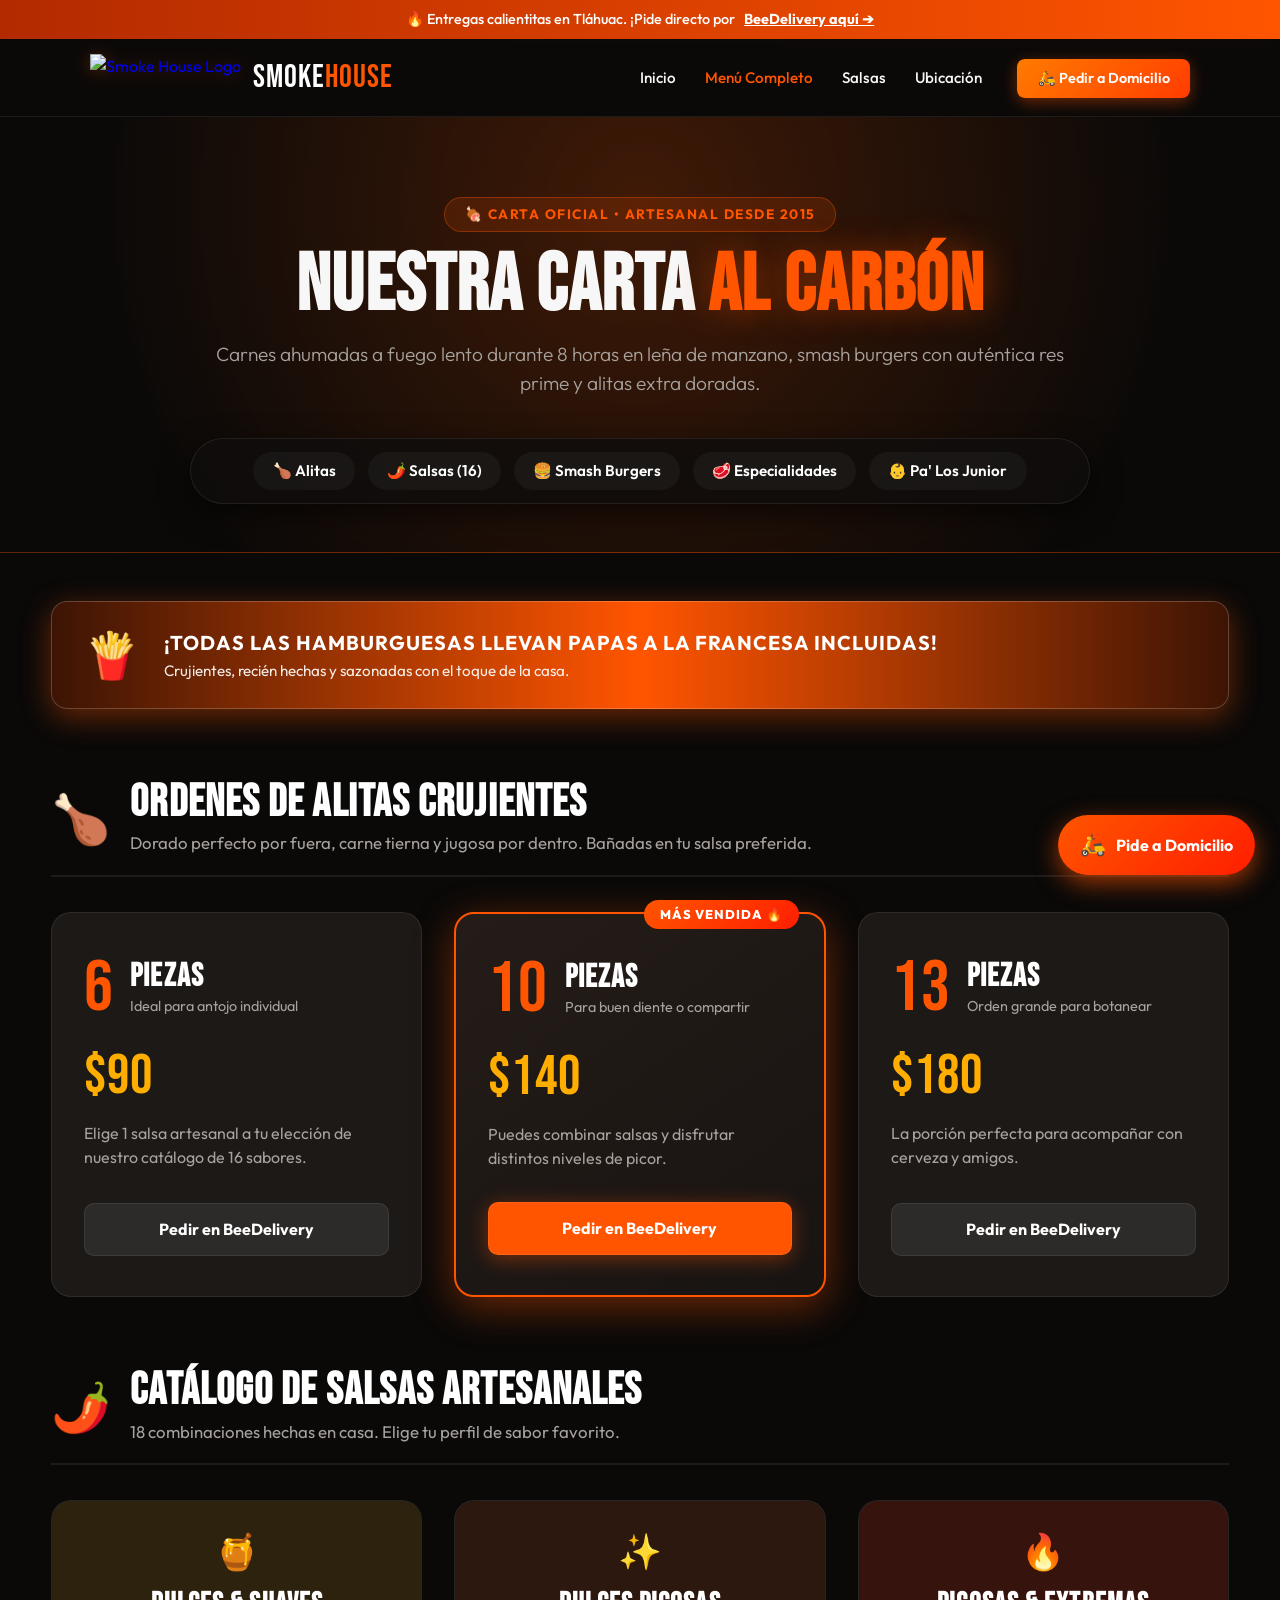
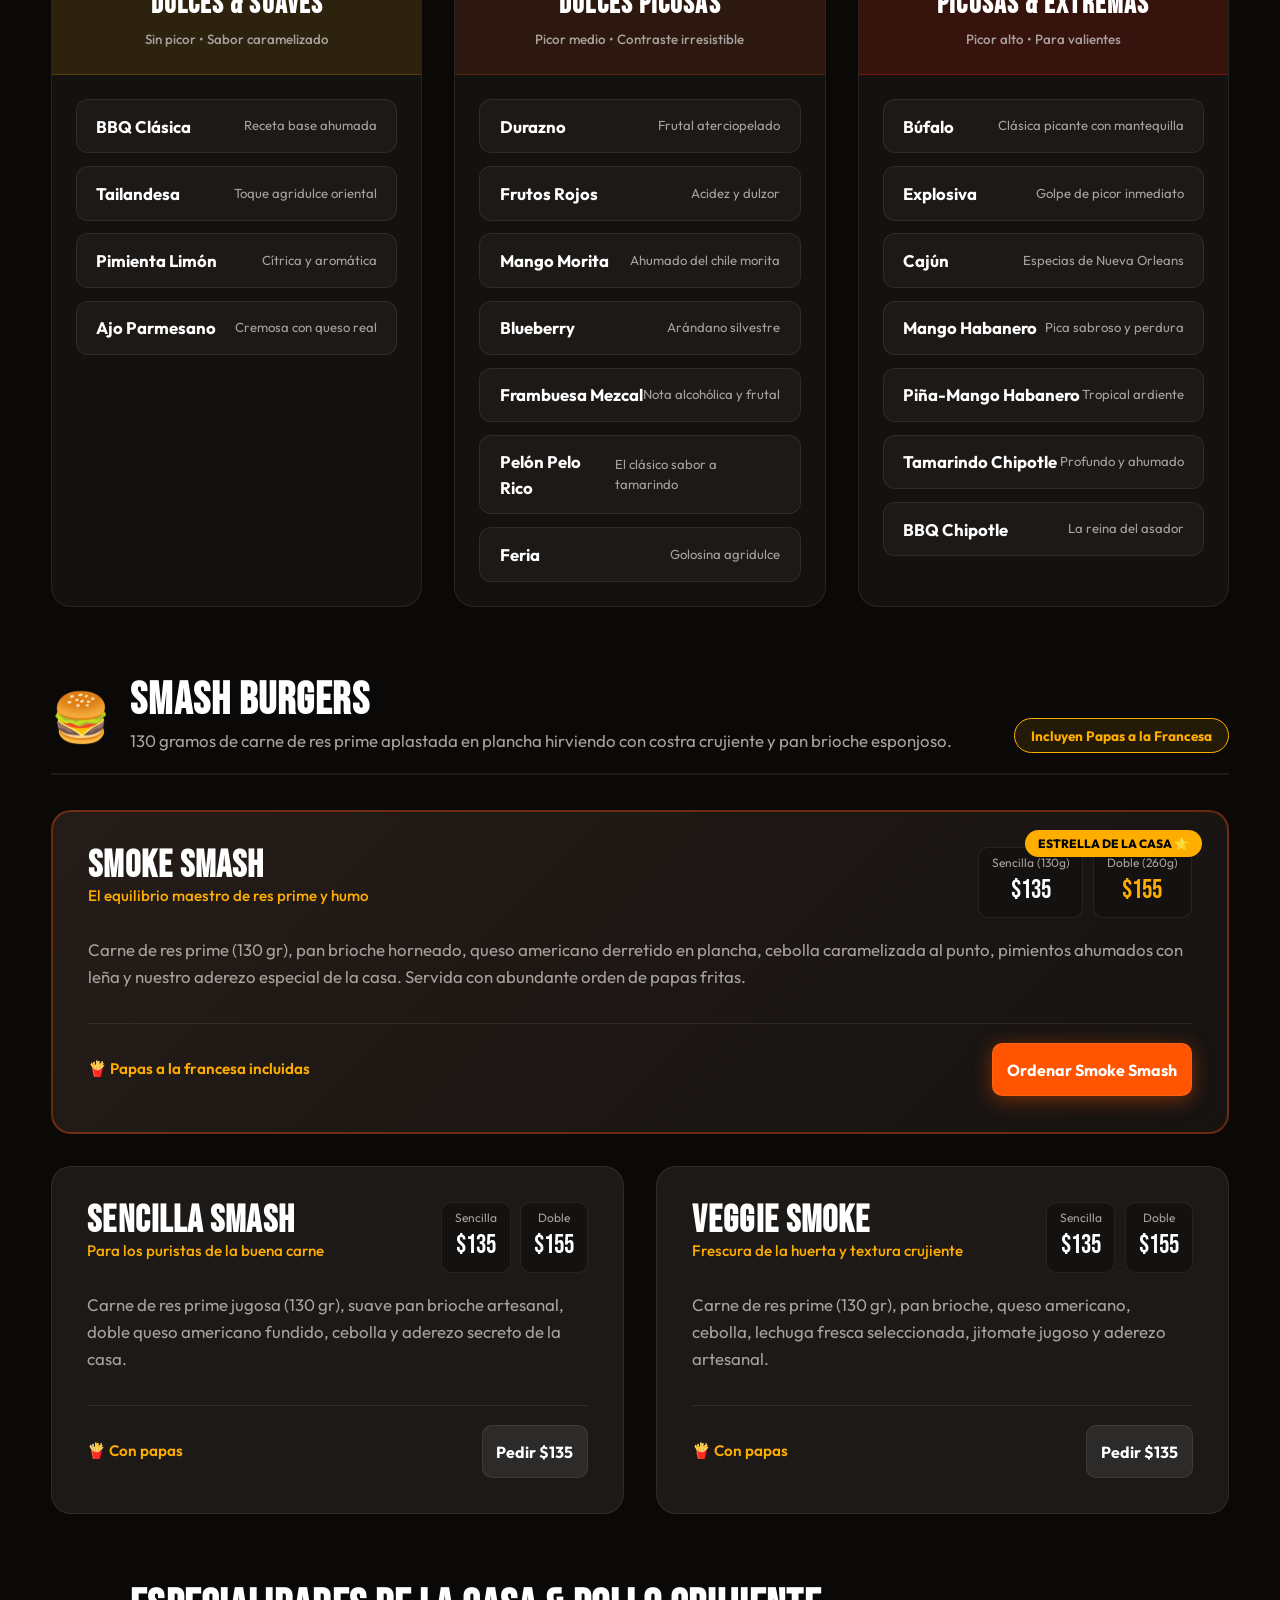
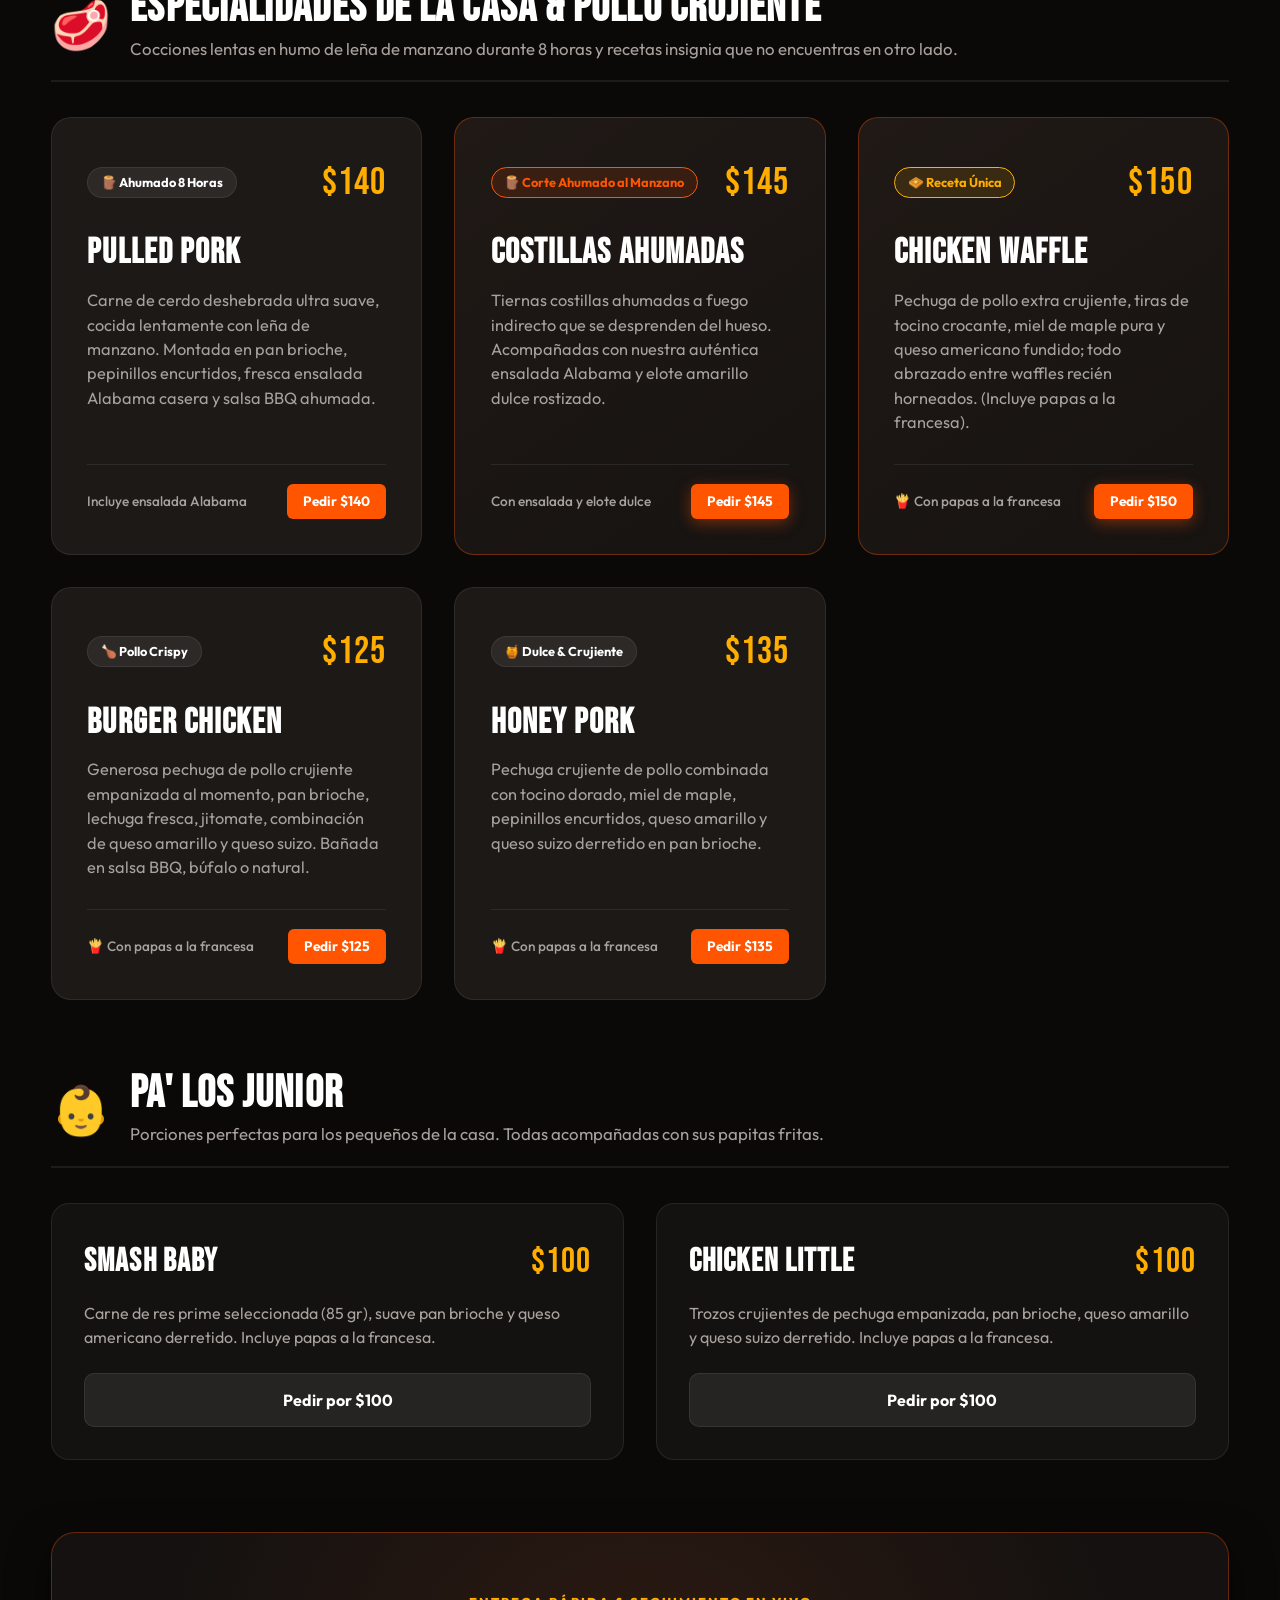
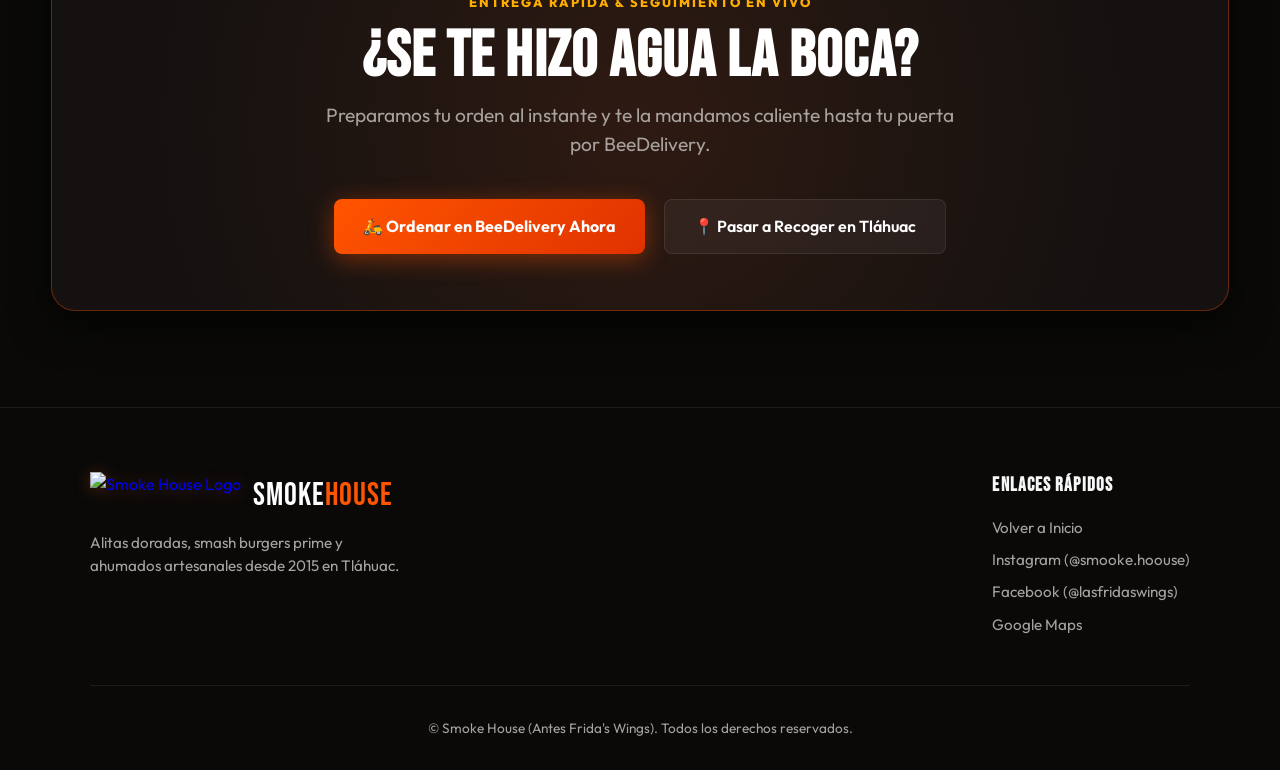
==== menu.html @ 36313dc4 "Add files via upload" ====
<!DOCTYPE html>
<html lang="es">
<head>
  <meta charset="UTF-8">
  <meta name="viewport" content="width=device-width, initial-scale=1.0">
  <title>Menú Digital & Precios | Smoke House BBQ</title>
  <link rel="stylesheet" href="styles.css">
  <link rel="preconnect" href="https://fonts.googleapis.com">
  <link rel="preconnect" href="https://fonts.gstatic.com" crossorigin>
  <link href="https://fonts.googleapis.com/css2?family=Bebas+Neue&family=Outfit:wght@300;400;500;600;700;800&display=swap" rel="stylesheet">
</head>
<body class="menu-page-body">

  <!-- Cintillo Superior -->
  <div class="top-banner">
    <span>🔥 Entregas calientitas en Tláhuac. ¡Pide directo por </span>
    <a href="https://beedelivery.mx/restaurant/fridas-wings" target="_blank" rel="noopener noreferrer">BeeDelivery aquí ➔</a>
  </div>

  <!-- Navbar -->
  <nav class="navbar">
    <a href="index.html" class="logo-container">
      <img src="assets/recgraf/logo-smokehouse.png" alt="Smoke House Logo" class="site-logo">
      <span class="logo-text">SMOKE<span>HOUSE</span></span>
    </a>
    
    <div class="nav-menu" id="navMenu">
      <ul class="nav-links">
        <li><a href="index.html">Inicio</a></li>
        <li><a href="menu.html" class="active-link">Menú Completo</a></li>
        <li><a href="index.html#sabores">Salsas</a></li>
        <li><a href="index.html#ubicacion">Ubicación</a></li>
      </ul>
      <div class="nav-actions">
        <a href="https://beedelivery.mx/restaurant/fridas-wings" target="_blank" rel="noopener noreferrer" class="btn-delivery">
          🛵 Pedir a Domicilio
        </a>
      </div>
    </div>

    <button class="nav-toggle" id="navToggle" aria-label="Abrir menú">
      <span></span>
      <span></span>
      <span></span>
    </button>
  </nav>

  <!-- Hero del Menú -->
  <header class="menu-dynamic-hero">
    <div class="menu-hero-overlay"></div>
    <div class="menu-hero-inner">
      <div class="hero-badge-pill">🍖 CARTA OFICIAL • ARTESANAL DESDE 2015</div>
      <h1>NUESTRA CARTA <span>AL CARBÓN</span></h1>
      <p>Carnes ahumadas a fuego lento durante 8 horas en leña de manzano, smash burgers con auténtica res prime y alitas extra doradas.</p>
      
      <!-- Barra Rápida de Navegación del Menú (Sticky bar) -->
      <div class="menu-quick-nav">
        <a href="#sec-alitas" class="quick-nav-item">🍗 Alitas</a>
        <a href="#sec-salsas" class="quick-nav-item">🌶️ Salsas (16)</a>
        <a href="#sec-smash" class="quick-nav-item">🍔 Smash Burgers</a>
        <a href="#sec-especialidad" class="quick-nav-item">🥩 Especialidades</a>
        <a href="#sec-junior" class="quick-nav-item">👶 Pa' Los Junior</a>
      </div>
    </div>
  </header>

  <!-- Contenedor Principal Full-Width -->
  <main class="menu-fullwidth-wrapper">

    <!-- AVISO DE PAPAS GRATIS -->
    <div class="free-fries-banner">
      <div class="banner-icon">🍟</div>
      <div class="banner-text">
        <strong>¡TODAS LAS HAMBURGUESAS LLEVAN PAPAS A LA FRANCESA INCLUIDAS!</strong>
        <span>Crujientes, recién hechas y sazonadas con el toque de la casa.</span>
      </div>
    </div>

    <!-- 1. SECCIÓN ALITAS -->
    <section id="sec-alitas" class="menu-food-section">
      <div class="category-title-bar">
        <div class="title-with-icon">
          <span class="fire-title-icon">🍗</span>
          <div>
            <h2>ORDENES DE ALITAS CRUJIENTES</h2>
            <p>Dorado perfecto por fuera, carne tierna y jugosa por dentro. Bañadas en tu salsa preferida.</p>
          </div>
        </div>
        <span class="category-tag-badge">Fritas al Momento</span>
      </div>

      <div class="wings-pricing-grid">
        <!-- 6 Piezas -->
        <div class="wing-card">
          <div class="wing-card-header">
            <span class="wing-qty">6</span>
            <div class="wing-meta">
              <h3>PIEZAS</h3>
              <small>Ideal para antojo individual</small>
            </div>
          </div>
          <div class="wing-price">$90</div>
          <p class="wing-desc">Elige 1 salsa artesanal a tu elección de nuestro catálogo de 16 sabores.</p>
          <a href="https://beedelivery.mx/restaurant/fridas-wings" target="_blank" rel="noopener noreferrer" class="btn-order-card">Pedir en BeeDelivery</a>
        </div>

        <!-- 10 Piezas (Destacada) -->
        <div class="wing-card wing-featured">
          <div class="ribbon-popular">MÁS VENDIDA 🔥</div>
          <div class="wing-card-header">
            <span class="wing-qty">10</span>
            <div class="wing-meta">
              <h3>PIEZAS</h3>
              <small>Para buen diente o compartir</small>
            </div>
          </div>
          <div class="wing-price">$140</div>
          <p class="wing-desc">Puedes combinar salsas y disfrutar distintos niveles de picor.</p>
          <a href="https://beedelivery.mx/restaurant/fridas-wings" target="_blank" rel="noopener noreferrer" class="btn-order-card highlight">Pedir en BeeDelivery</a>
        </div>

        <!-- 13 Piezas -->
        <div class="wing-card">
          <div class="wing-card-header">
            <span class="wing-qty">13</span>
            <div class="wing-meta">
              <h3>PIEZAS</h3>
              <small>Orden grande para botanear</small>
            </div>
          </div>
          <div class="wing-price">$180</div>
          <p class="wing-desc">La porción perfecta para acompañar con cerveza y amigos.</p>
          <a href="https://beedelivery.mx/restaurant/fridas-wings" target="_blank" rel="noopener noreferrer" class="btn-order-card">Pedir en BeeDelivery</a>
        </div>
      </div>
    </section>

    <!-- 2. SECCIÓN SALSAS (MURO VISUAL LLAMATIVO) -->
    <section id="sec-salsas" class="menu-food-section sauce-wall-section">
      <div class="category-title-bar">
        <div class="title-with-icon">
          <span class="fire-title-icon">🌶️</span>
          <div>
            <h2>CATÁLOGO DE SALSAS ARTESANALES</h2>
            <p>18 combinaciones hechas en casa. Elige tu perfil de sabor favorito.</p>
          </div>
        </div>
      </div>

      <div class="sauces-super-grid">
        <!-- Columna Dulces -->
        <div class="sauce-col">
          <div class="sauce-col-head sweetness">
            <span>🍯</span>
            <h3>DULCES & SUAVES</h3>
            <small>Sin picor • Sabor caramelizado</small>
          </div>
          <div class="sauce-items-box">
            <div class="sauce-pill-item">
              <span class="s-name">BBQ Clásica</span>
              <span class="s-note">Receta base ahumada</span>
            </div>
            <div class="sauce-pill-item">
              <span class="s-name">Tailandesa</span>
              <span class="s-note">Toque agridulce oriental</span>
            </div>
            <div class="sauce-pill-item">
              <span class="s-name">Pimienta Limón</span>
              <span class="s-note">Cítrica y aromática</span>
            </div>
            <div class="sauce-pill-item">
              <span class="s-name">Ajo Parmesano</span>
              <span class="s-note">Cremosa con queso real</span>
            </div>
          </div>
        </div>

        <!-- Columna Dulces Picosas -->
        <div class="sauce-col">
          <div class="sauce-col-head medium-heat">
            <span>✨</span>
            <h3>DULCES PICOSAS</h3>
            <small>Picor medio • Contraste irresistible</small>
          </div>
          <div class="sauce-items-box">
            <div class="sauce-pill-item">
              <span class="s-name">Durazno</span>
              <span class="s-note">Frutal aterciopelado</span>
            </div>
            <div class="sauce-pill-item">
              <span class="s-name">Frutos Rojos</span>
              <span class="s-note">Acidez y dulzor</span>
            </div>
            <div class="sauce-pill-item">
              <span class="s-name">Mango Morita</span>
              <span class="s-note">Ahumado del chile morita</span>
            </div>
            <div class="sauce-pill-item">
              <span class="s-name">Blueberry</span>
              <span class="s-note">Arándano silvestre</span>
            </div>
            <div class="sauce-pill-item">
              <span class="s-name">Frambuesa Mezcal</span>
              <span class="s-note">Nota alcohólica y frutal</span>
            </div>
            <div class="sauce-pill-item">
              <span class="s-name">Pelón Pelo Rico</span>
              <span class="s-note">El clásico sabor a tamarindo</span>
            </div>
            <div class="sauce-pill-item">
              <span class="s-name">Feria</span>
              <span class="s-note">Golosina agridulce</span>
            </div>
          </div>
        </div>

        <!-- Columna Picosas Extremas -->
        <div class="sauce-col">
          <div class="sauce-col-head high-heat">
            <span>🔥</span>
            <h3>PICOSAS & EXTREMAS</h3>
            <small>Picor alto • Para valientes</small>
          </div>
          <div class="sauce-items-box">
            <div class="sauce-pill-item hot-pill">
              <span class="s-name">Búfalo</span>
              <span class="s-note">Clásica picante con mantequilla</span>
            </div>
            <div class="sauce-pill-item hot-pill">
              <span class="s-name">Explosiva</span>
              <span class="s-note">Golpe de picor inmediato</span>
            </div>
            <div class="sauce-pill-item hot-pill">
              <span class="s-name">Cajún</span>
              <span class="s-note">Especias de Nueva Orleans</span>
            </div>
            <div class="sauce-pill-item hot-pill">
              <span class="s-name">Mango Habanero</span>
              <span class="s-note">Pica sabroso y perdura</span>
            </div>
            <div class="sauce-pill-item hot-pill">
              <span class="s-name">Piña-Mango Habanero</span>
              <span class="s-note">Tropical ardiente</span>
            </div>
            <div class="sauce-pill-item hot-pill">
              <span class="s-name">Tamarindo Chipotle</span>
              <span class="s-note">Profundo y ahumado</span>
            </div>
            <div class="sauce-pill-item hot-pill">
              <span class="s-name">BBQ Chipotle</span>
              <span class="s-note">La reina del asador</span>
            </div>
          </div>
        </div>
      </div>
    </section>

    <!-- 3. SECCIÓN SMASH BURGERS -->
    <section id="sec-smash" class="menu-food-section">
      <div class="category-title-bar">
        <div class="title-with-icon">
          <span class="fire-title-icon">🍔</span>
          <div>
            <h2>SMASH BURGERS</h2>
            <p>130 gramos de carne de res prime aplastada en plancha hirviendo con costra crujiente y pan brioche esponjoso.</p>
          </div>
        </div>
        <span class="category-tag-badge gold">Incluyen Papas a la Francesa</span>
      </div>

      <div class="dishes-bento-grid">
        
        <!-- Smoke Smash (Destacada Grande) -->
        <article class="bento-card bento-hero-card">
          <div class="bento-badge">ESTRELLA DE LA CASA ⭐</div>
          <div class="bento-header">
            <div>
              <h3>Smoke Smash</h3>
              <p class="bento-tagline">El equilibrio maestro de res prime y humo</p>
            </div>
            <div class="price-combo">
              <div class="price-bubble"><small>Sencilla (130g)</small><span>$135</span></div>
              <div class="price-bubble highlight"><small>Doble (260g)</small><span>$155</span></div>
            </div>
          </div>
          <p class="bento-ingredients">
            Carne de res prime (130 gr), pan brioche horneado, queso americano derretido en plancha, cebolla caramelizada al punto, pimientos ahumados con leña y nuestro aderezo especial de la casa. Servida con abundante orden de papas fritas.
          </p>
          <div class="bento-action">
            <span class="fries-inc">🍟 Papas a la francesa incluidas</span>
            <a href="https://beedelivery.mx/restaurant/fridas-wings" target="_blank" rel="noopener noreferrer" class="btn-order-card highlight">Ordenar Smoke Smash</a>
          </div>
        </article>

        <!-- Sencilla Smash -->
        <article class="bento-card">
          <div class="bento-header">
            <div>
              <h3>Sencilla Smash</h3>
              <p class="bento-tagline">Para los puristas de la buena carne</p>
            </div>
            <div class="price-combo">
              <div class="price-bubble"><small>Sencilla</small><span>$135</span></div>
              <div class="price-bubble"><small>Doble</small><span>$155</span></div>
            </div>
          </div>
          <p class="bento-ingredients">
            Carne de res prime jugosa (130 gr), suave pan brioche artesanal, doble queso americano fundido, cebolla y aderezo secreto de la casa.
          </p>
          <div class="bento-action">
            <span class="fries-inc">🍟 Con papas</span>
            <a href="https://beedelivery.mx/restaurant/fridas-wings" target="_blank" rel="noopener noreferrer" class="btn-order-card">Pedir $135</a>
          </div>
        </article>

        <!-- Veggie Smoke -->
        <article class="bento-card">
          <div class="bento-header">
            <div>
              <h3>Veggie Smoke</h3>
              <p class="bento-tagline">Frescura de la huerta y textura crujiente</p>
            </div>
            <div class="price-combo">
              <div class="price-bubble"><small>Sencilla</small><span>$135</span></div>
              <div class="price-bubble"><small>Doble</small><span>$155</span></div>
            </div>
          </div>
          <p class="bento-ingredients">
            Carne de res prime (130 gr), pan brioche, queso americano, cebolla, lechuga fresca seleccionada, jitomate jugoso y aderezo artesanal.
          </p>
          <div class="bento-action">
            <span class="fries-inc">🍟 Con papas</span>
            <a href="https://beedelivery.mx/restaurant/fridas-wings" target="_blank" rel="noopener noreferrer" class="btn-order-card">Pedir $135</a>
          </div>
        </article>

      </div>
    </section>

    <!-- 4. SECCIÓN ESPECIALIDADES AHUMADAS -->
    <section id="sec-especialidad" class="menu-food-section">
      <div class="category-title-bar">
        <div class="title-with-icon">
          <span class="fire-title-icon">🥩</span>
          <div>
            <h2>ESPECIALIDADES DE LA CASA & POLLO CRUJIENTE</h2>
            <p>Cocciones lentas en humo de leña de manzano durante 8 horas y recetas insignia que no encuentras en otro lado.</p>
          </div>
        </div>
      </div>

      <div class="specialties-fullgrid">
        
        <!-- Pulled Pork -->
        <article class="special-card">
          <div class="special-top">
            <div class="smoke-time-tag">🪵 Ahumado 8 Horas</div>
            <span class="special-price">$140</span>
          </div>
          <h3>PULLED PORK</h3>
          <p class="special-desc">
            Carne de cerdo deshebrada ultra suave, cocida lentamente con leña de manzano. Montada en pan brioche, pepinillos encurtidos, fresca ensalada Alabama casera y salsa BBQ ahumada.
          </p>
          <div class="card-bottom-link">
            <span class="side-note">Incluye ensalada Alabama</span>
            <a href="https://beedelivery.mx/restaurant/fridas-wings" target="_blank" rel="noopener noreferrer" class="btn-sm">Pedir $140</a>
          </div>
        </article>

        <!-- Costillas Ahumadas -->
        <article class="special-card special-highlighted">
          <div class="special-top">
            <div class="smoke-time-tag fire">🪵 Corte Ahumado al Manzano</div>
            <span class="special-price">$145</span>
          </div>
          <h3>COSTILLAS AHUMADAS</h3>
          <p class="special-desc">
            Tiernas costillas ahumadas a fuego indirecto que se desprenden del hueso. Acompañadas con nuestra auténtica ensalada Alabama y elote amarillo dulce rostizado.
          </p>
          <div class="card-bottom-link">
            <span class="side-note">Con ensalada y elote dulce</span>
            <a href="https://beedelivery.mx/restaurant/fridas-wings" target="_blank" rel="noopener noreferrer" class="btn-sm highlight">Pedir $145</a>
          </div>
        </article>

        <!-- Chicken Waffle -->
        <article class="special-card special-highlighted">
          <div class="special-top">
            <div class="smoke-time-tag gold">🧇 Receta Única</div>
            <span class="special-price">$150</span>
          </div>
          <h3>CHICKEN WAFFLE</h3>
          <p class="special-desc">
            Pechuga de pollo extra crujiente, tiras de tocino crocante, miel de maple pura y queso americano fundido; todo abrazado entre waffles recién horneados. (Incluye papas a la francesa).
          </p>
          <div class="card-bottom-link">
            <span class="side-note">🍟 Con papas a la francesa</span>
            <a href="https://beedelivery.mx/restaurant/fridas-wings" target="_blank" rel="noopener noreferrer" class="btn-sm highlight">Pedir $150</a>
          </div>
        </article>

        <!-- Burger Chicken -->
        <article class="special-card">
          <div class="special-top">
            <div class="smoke-time-tag">🍗 Pollo Crispy</div>
            <span class="special-price">$125</span>
          </div>
          <h3>BURGER CHICKEN</h3>
          <p class="special-desc">
            Generosa pechuga de pollo crujiente empanizada al momento, pan brioche, lechuga fresca, jitomate, combinación de queso amarillo y queso suizo. Bañada en salsa BBQ, búfalo o natural.
          </p>
          <div class="card-bottom-link">
            <span class="side-note">🍟 Con papas a la francesa</span>
            <a href="https://beedelivery.mx/restaurant/fridas-wings" target="_blank" rel="noopener noreferrer" class="btn-sm">Pedir $125</a>
          </div>
        </article>

        <!-- Honey Pork -->
        <article class="special-card">
          <div class="special-top">
            <div class="smoke-time-tag">🍯 Dulce & Crujiente</div>
            <span class="special-price">$135</span>
          </div>
          <h3>HONEY PORK</h3>
          <p class="special-desc">
            Pechuga crujiente de pollo combinada con tocino dorado, miel de maple, pepinillos encurtidos, queso amarillo y queso suizo derretido en pan brioche.
          </p>
          <div class="card-bottom-link">
            <span class="side-note">🍟 Con papas a la francesa</span>
            <a href="https://beedelivery.mx/restaurant/fridas-wings" target="_blank" rel="noopener noreferrer" class="btn-sm">Pedir $135</a>
          </div>
        </article>

      </div>
    </section>

    <!-- 5. SECCIÓN PA' LOS JUNIOR -->
    <section id="sec-junior" class="menu-food-section junior-box-section">
      <div class="category-title-bar">
        <div class="title-with-icon">
          <span class="fire-title-icon">👶</span>
          <div>
            <h2>PA' LOS JUNIOR</h2>
            <p>Porciones perfectas para los pequeños de la casa. Todas acompañadas con sus papitas fritas.</p>
          </div>
        </div>
      </div>

      <div class="junior-grid">
        <div class="junior-card">
          <div class="junior-header">
            <h3>Smash Baby</h3>
            <span class="junior-price">$100</span>
          </div>
          <p>Carne de res prime seleccionada (85 gr), suave pan brioche y queso americano derretido. Incluye papas a la francesa.</p>
          <a href="https://beedelivery.mx/restaurant/fridas-wings" target="_blank" rel="noopener noreferrer" class="btn-order-card">Pedir por $100</a>
        </div>

        <div class="junior-card">
          <div class="junior-header">
            <h3>Chicken Little</h3>
            <span class="junior-price">$100</span>
          </div>
          <p>Trozos crujientes de pechuga empanizada, pan brioche, queso amarillo y queso suizo derretido. Incluye papas a la francesa.</p>
          <a href="https://beedelivery.mx/restaurant/fridas-wings" target="_blank" rel="noopener noreferrer" class="btn-order-card">Pedir por $100</a>
        </div>
      </div>
    </section>

    <!-- BANNER LLAMADO A LA ACCIÓN FINAL -->
    <section class="menu-bottom-banner">
      <div class="bottom-banner-content">
        <span class="badge-mini">ENTREGA RÁPIDA & SEGUIMIENTO EN VIVO</span>
        <h2>¿SE TE HIZO AGUA LA BOCA?</h2>
        <p>Preparamos tu orden al instante y te la mandamos caliente hasta tu puerta por BeeDelivery.</p>
        <div class="bottom-cta-buttons">
          <a href="https://beedelivery.mx/restaurant/fridas-wings" target="_blank" rel="noopener noreferrer" class="btn-primary">
            🛵 Ordenar en BeeDelivery Ahora
          </a>
          <a href="https://maps.app.goo.gl/2SLFVTtFkL34fokA7" target="_blank" rel="noopener noreferrer" class="btn-secondary">
            📍 Pasar a Recoger en Tláhuac
          </a>
        </div>
      </div>
    </section>

  </main>

  <!-- Botón Flotante -->
  <a href="https://beedelivery.mx/restaurant/fridas-wings" target="_blank" rel="noopener noreferrer" class="floating-delivery" title="Pide en BeeDelivery">
    <span class="flt-icon">🛵</span>
    <span class="flt-text">Pide a Domicilio</span>
  </a>

  <!-- Footer -->
  <footer class="footer">
    <div class="footer-wrap">
      <div class="footer-brand">
        <a href="index.html" class="logo-container">
          <img src="assets/recgraf/logo-smokehouse.png" alt="Smoke House Logo" class="site-logo">
          <span class="logo-text">SMOKE<span>HOUSE</span></span>
        </a>
        <p>Alitas doradas, smash burgers prime y ahumados artesanales desde 2015 en Tláhuac.</p>
      </div>
      
      <div class="footer-social">
        <h4>Enlaces Rápidos</h4>
        <div class="social-links">
          <a href="index.html">Volver a Inicio</a>
          <a href="https://www.instagram.com/smooke.hoouse" target="_blank" rel="noopener noreferrer">Instagram (@smooke.hoouse)</a>
          <a href="https://www.facebook.com/lasfridaswings/" target="_blank" rel="noopener noreferrer">Facebook (@lasfridaswings)</a>
          <a href="https://maps.app.goo.gl/2SLFVTtFkL34fokA7" target="_blank" rel="noopener noreferrer">Google Maps</a>
        </div>
      </div>
    </div>
    <div class="copyright">
      <p>© Smoke House (Antes Frida's Wings). Todos los derechos reservados.</p>
    </div>
  </footer>

  <script src="script.js"></script>
</body>
</html>
---- styles.css ----
/* ============================================================
   SMOKE HOUSE BBQ - MASTER STYLESHEET
   Variables, Reset, Tipografía y Tema Dark BBQ
   ============================================================ */

:root {
  --bg-dark: #0a0908;
  --bg-surface: #141210;
  --bg-card: #1c1917;
  --color-primary: #ff5500;
  --color-primary-glow: rgba(255, 85, 0, 0.4);
  --color-accent: #ffae00;
  --color-text: #f7f7f7;
  --color-muted: #a8a29e;
  --border-subtle: rgba(255, 255, 255, 0.08);
  --border-fire: rgba(255, 85, 0, 0.35);
  --transition: all 0.25s ease;
}

* {
  margin: 0;
  padding: 0;
  box-sizing: border-box;
}

html {
  scroll-behavior: smooth;
}

body {
  background-color: var(--bg-dark);
  color: var(--color-text);
  font-family: 'Outfit', sans-serif;
  line-height: 1.5;
  overflow-x: hidden;
}

/* Tipografía de Encabezados */
h1, h2, h3, h4, .logo-text, .review-score, .item-price, .wing-price, .wing-qty, .special-price, .junior-price, .portion {
  font-family: 'Bebas Neue', cursive;
  letter-spacing: 1.1px;
}

/* ============================================================
   BARRA SUPERIOR Y NAVEGACIÓN (GLOBAL)
   ============================================================ */

.top-banner {
  background: linear-gradient(90deg, #b32a00, #ff5500);
  color: #fff;
  text-align: center;
  padding: 0.55rem 1rem;
  font-size: 0.9rem;
  font-weight: 500;
}

.top-banner a {
  color: #fff;
  font-weight: 700;
  text-decoration: underline;
  margin-left: 0.4rem;
}

.navbar {
  display: flex;
  justify-content: space-between;
  align-items: center;
  padding: 0.9rem 7%;
  background: rgba(12, 10, 9, 0.94);
  backdrop-filter: blur(12px);
  position: sticky;
  top: 0;
  z-index: 1000;
  border-bottom: 1px solid var(--border-subtle);
}

.logo-container {
  display: flex;
  align-items: center;
  gap: 0.75rem;
  text-decoration: none;
}

.site-logo {
  height: 48px;
  width: auto;
  object-fit: contain;
  filter: drop-shadow(0 2px 8px rgba(255, 85, 0, 0.3));
  transition: transform 0.2s ease;
}

.logo-container:hover .site-logo {
  transform: scale(1.05);
}

.logo-text {
  font-size: 2rem;
  color: #fff;
}

.logo-text span {
  color: var(--color-primary);
}

.nav-menu {
  display: flex;
  align-items: center;
  gap: 2.2rem;
}

.nav-links {
  display: flex;
  list-style: none;
  gap: 1.8rem;
}

.nav-links a {
  color: var(--color-text);
  text-decoration: none;
  font-size: 0.95rem;
  font-weight: 500;
  transition: var(--transition);
}

.nav-links a:hover,
.nav-links a.active-link {
  color: var(--color-primary);
}

.btn-delivery {
  background: linear-gradient(135deg, #ff7b00, #ff3c00);
  color: #fff;
  padding: 0.65rem 1.3rem;
  border-radius: 8px;
  font-weight: 600;
  text-decoration: none;
  font-size: 0.9rem;
  box-shadow: 0 4px 15px var(--color-primary-glow);
  transition: var(--transition);
}

.btn-delivery:hover {
  transform: translateY(-2px);
  box-shadow: 0 6px 20px rgba(255, 85, 0, 0.6);
}

.nav-toggle {
  display: none;
  flex-direction: column;
  background: transparent;
  border: none;
  gap: 5px;
  cursor: pointer;
}

.nav-toggle span {
  width: 26px;
  height: 3px;
  background: #fff;
  border-radius: 2px;
}

/* ============================================================
   BOTONES Y COMPONENTES REUTILIZABLES
   ============================================================ */

.btn-primary {
  background: linear-gradient(135deg, #ff5500, #e03200);
  color: #fff;
  padding: 0.9rem 1.8rem;
  border-radius: 8px;
  font-weight: 700;
  text-decoration: none;
  display: inline-flex;
  align-items: center;
  gap: 0.5rem;
  box-shadow: 0 5px 25px var(--color-primary-glow);
  transition: var(--transition);
}

.btn-primary:hover {
  transform: translateY(-3px);
  box-shadow: 0 8px 30px rgba(255, 85, 0, 0.7);
}

.btn-secondary {
  border: 1px solid var(--border-subtle);
  background: rgba(255, 255, 255, 0.05);
  color: #fff;
  padding: 0.9rem 1.8rem;
  border-radius: 8px;
  font-weight: 600;
  text-decoration: none;
  transition: var(--transition);
}

.btn-secondary:hover {
  background: rgba(255, 255, 255, 0.12);
}

.btn-outline {
  border: 1px solid rgba(255, 255, 255, 0.2);
  color: #fff;
  padding: 0.7rem 1.3rem;
  border-radius: 8px;
  text-decoration: none;
  font-weight: 600;
  font-size: 0.9rem;
  transition: var(--transition);
}

.btn-outline:hover {
  border-color: var(--color-primary);
  color: var(--color-primary);
}

.btn-outline.highlight {
  background: var(--color-primary);
  border-color: var(--color-primary);
  color: #fff;
}

.btn-sm {
  background: var(--color-primary);
  color: #fff;
  text-decoration: none;
  font-size: 0.85rem;
  font-weight: 700;
  padding: 0.45rem 1rem;
  border-radius: 6px;
  transition: var(--transition);
}

.btn-sm:hover {
  background: #e03200;
}

.btn-sm.highlight {
  background: var(--color-primary);
  box-shadow: 0 4px 15px var(--color-primary-glow);
}

/* ============================================================
   HERO & SECCIONES DE INDEX.HTML
   ============================================================ */

.hero {
  display: flex;
  align-items: center;
  justify-content: space-between;
  padding: 4.5rem 7% 5.5rem;
  min-height: 82vh;
  gap: 3rem;
  position: relative;
}

.hero-content {
  max-width: 580px;
  z-index: 2;
}

.badge-hero {
  display: inline-flex;
  align-items: center;
  gap: 0.5rem;
  padding: 0.4rem 0.95rem;
  background: rgba(255, 174, 0, 0.12);
  border: 1px solid rgba(255, 174, 0, 0.4);
  color: var(--color-accent);
  border-radius: 30px;
  font-size: 0.85rem;
  font-weight: 600;
  margin-bottom: 1.2rem;
}

.hero h1 {
  font-size: 4.8rem;
  line-height: 0.95;
  margin-bottom: 1.2rem;
}

.text-flame {
  color: var(--color-primary);
  text-shadow: 0 0 35px var(--color-primary-glow);
}

.hero p {
  color: var(--color-muted);
  font-size: 1.15rem;
  margin-bottom: 2.2rem;
  font-weight: 300;
}

.hero-buttons {
  display: flex;
  gap: 1rem;
  flex-wrap: wrap;
  margin-bottom: 2rem;
}

.social-quick {
  display: flex;
  align-items: center;
  gap: 0.8rem;
  font-size: 0.9rem;
  color: var(--color-muted);
}

.social-quick a {
  color: var(--color-text);
  text-decoration: none;
  font-weight: 600;
  transition: var(--transition);
}

.social-quick a:hover {
  color: var(--color-primary);
}

.hero-media {
  flex: 1;
  display: flex;
  justify-content: center;
  position: relative;
}

.glow-backdrop {
  position: absolute;
  width: 400px;
  height: 400px;
  background: radial-gradient(circle, rgba(255, 85, 0, 0.3) 0%, rgba(12, 10, 9, 0) 70%);
  border-radius: 50%;
  filter: blur(40px);
  z-index: 1;
}

.cutout-img {
  position: relative;
  z-index: 2;
  max-width: 100%;
  height: auto;
  filter: drop-shadow(0 15px 30px rgba(0, 0, 0, 0.85));
}

.section {
  padding: 5.5rem 7%;
}

.dark-section {
  background: var(--bg-surface);
}

.section-header {
  text-align: center;
  max-width: 650px;
  margin: 0 auto 3.5rem;
}

.section-tag {
  display: inline-block;
  font-size: 0.8rem;
  letter-spacing: 2px;
  font-weight: 700;
  color: var(--color-primary);
  margin-bottom: 0.5rem;
}

.section-header h2 {
  font-size: 3.4rem;
  line-height: 1;
  margin-bottom: 0.6rem;
}

.section-header h2 span {
  color: var(--color-primary);
}

.section-header p {
  color: var(--color-muted);
  font-size: 1rem;
}

.cards-grid {
  display: grid;
  grid-template-columns: repeat(auto-fit, minmax(290px, 1fr));
  gap: 2rem;
}

.card {
  background: var(--bg-card);
  border: 1px solid var(--border-subtle);
  border-radius: 18px;
  padding: 1.5rem;
  display: flex;
  flex-direction: column;
  transition: var(--transition);
}

.card:hover {
  transform: translateY(-6px);
  border-color: var(--border-fire);
  box-shadow: 0 12px 30px rgba(0,0,0,0.5);
}

.card-img-wrap {
  height: 190px;
  display: flex;
  align-items: center;
  justify-content: center;
  margin-bottom: 1.5rem;
}

.card-img-wrap img {
  max-height: 100%;
  max-width: 100%;
  object-fit: contain;
}

.card-content h3 {
  font-size: 1.8rem;
  margin-bottom: 0.4rem;
}

.card-content p {
  color: var(--color-muted);
  font-size: 0.95rem;
  margin-bottom: 1.5rem;
  flex-grow: 1;
}

.card-footer {
  display: flex;
  justify-content: space-between;
  align-items: center;
  border-top: 1px solid var(--border-subtle);
  padding-top: 1rem;
}

.view-all-cta {
  text-align: center;
  margin-top: 3.5rem;
}

/* ============================================================
   MÓDULO INTERACTIVO DE SALSAS EN HOME (index.html)
   ============================================================ */

.sauce-showcase {
  background: radial-gradient(circle at 50% 10%, rgba(255, 85, 0, 0.08) 0%, var(--bg-surface) 70%);
  position: relative;
}

.sauce-tabs {
  display: flex;
  justify-content: center;
  gap: 1rem;
  flex-wrap: wrap;
  margin-bottom: 2.5rem;
}

.sauce-tab-btn {
  background: var(--bg-card);
  border: 1px solid var(--border-subtle);
  color: var(--color-text);
  font-family: 'Outfit', sans-serif;
  font-size: 1rem;
  font-weight: 600;
  padding: 0.75rem 1.6rem;
  border-radius: 50px;
  cursor: pointer;
  transition: var(--transition);
}

.sauce-tab-btn:hover {
  border-color: var(--color-primary);
  background: rgba(255, 85, 0, 0.1);
}

.sauce-tab-btn.active {
  background: var(--color-primary);
  border-color: var(--color-primary);
  color: #fff;
  box-shadow: 0 4px 20px var(--color-primary-glow);
}

.sauce-display-area {
  max-width: 1000px;
  margin: 0 auto;
}

.sauce-category-panel {
  display: none;
  animation: fadeIn 0.4s ease forwards;
}

.sauce-category-panel.active {
  display: block;
}

@keyframes fadeIn {
  from { opacity: 0; transform: translateY(10px); }
  to { opacity: 1; transform: translateY(0); }
}

.panel-info {
  text-align: center;
  max-width: 650px;
  margin: 0 auto 2rem;
}

.panel-info h3 {
  font-size: 2.2rem;
  color: var(--color-accent);
  margin-bottom: 0.4rem;
}

.panel-info p {
  color: var(--color-muted);
  font-size: 1.05rem;
}

.sauce-tag-grid {
  display: flex;
  flex-wrap: wrap;
  justify-content: center;
  gap: 1rem;
  margin-bottom: 3rem;
}

.sauce-badge {
  background: var(--bg-card);
  border: 1px solid var(--border-subtle);
  color: #fff;
  font-size: 1.1rem;
  font-weight: 500;
  padding: 0.85rem 1.5rem;
  border-radius: 12px;
  display: flex;
  align-items: center;
  gap: 0.6rem;
  box-shadow: 0 4px 15px rgba(0,0,0,0.3);
  transition: var(--transition);
}

.sauce-badge:hover {
  transform: translateY(-4px);
  border-color: var(--color-accent);
  box-shadow: 0 8px 25px rgba(255, 174, 0, 0.2);
}

.flame-badge:hover {
  border-color: var(--color-primary);
  box-shadow: 0 8px 25px var(--color-primary-glow);
}

.badge-icon {
  font-size: 1.3rem;
}

.sauce-cta-box {
  background: linear-gradient(135deg, #241d18, #171413);
  border: 1px solid var(--border-fire);
  border-radius: 20px;
  padding: 2.2rem 3rem;
  display: flex;
  justify-content: space-between;
  align-items: center;
  gap: 2rem;
  flex-wrap: wrap;
  max-width: 1000px;
  margin: 0 auto;
}

.cta-mini-tag {
  color: var(--color-accent);
  font-size: 0.8rem;
  font-weight: 700;
  letter-spacing: 2px;
  display: block;
  margin-bottom: 0.3rem;
}

.sauce-cta-content h3 {
  font-size: 2.4rem;
  line-height: 1;
  margin-bottom: 0.4rem;
}

.sauce-cta-content p {
  color: var(--color-muted);
  font-size: 0.95rem;
}

.sauce-cta-buttons {
  display: flex;
  gap: 1rem;
  flex-wrap: wrap;
}

/* ============================================================
   RESEÑAS, UBICACIÓN Y FOOTER (GLOBAL)
   ============================================================ */

.review-callout {
  padding-top: 2rem;
  padding-bottom: 2rem;
}

.review-box {
  background: linear-gradient(135deg, #1f1b18, #141210);
  border: 1px solid var(--border-fire);
  border-radius: 20px;
  padding: 2.5rem 3rem;
  display: flex;
  align-items: center;
  justify-content: space-between;
  gap: 2rem;
  flex-wrap: wrap;
}

.review-score {
  font-size: 4.8rem;
  color: var(--color-accent);
  line-height: 1;
}

.stars-gold {
  color: var(--color-accent);
  letter-spacing: 2px;
}

.review-details h3 {
  font-size: 2rem;
}

.review-details p {
  color: var(--color-muted);
}

.btn-review {
  background: #fff;
  color: #111;
  font-weight: 700;
  text-decoration: none;
  padding: 0.9rem 1.6rem;
  border-radius: 10px;
  transition: var(--transition);
  box-shadow: 0 4px 15px rgba(255,255,255,0.15);
}

.btn-review:hover {
  background: var(--color-accent);
  color: #000;
}

.location-grid {
  display: grid;
  grid-template-columns: 1fr 1.2fr;
  gap: 2.5rem;
  background: var(--bg-surface);
  border: 1px solid var(--border-subtle);
  border-radius: 20px;
  overflow: hidden;
}

.location-card {
  padding: 3rem;
  display: flex;
  flex-direction: column;
  justify-content: center;
}

.location-card h2 {
  font-size: 3.5rem;
  line-height: 1;
}

.location-card h2 span {
  color: var(--color-primary);
}

.tagline {
  color: var(--color-muted);
  margin-bottom: 2rem;
}

.info-list {
  display: flex;
  flex-direction: column;
  gap: 1.5rem;
  margin-bottom: 2.5rem;
}

.info-item {
  display: flex;
  gap: 1rem;
  align-items: flex-start;
}

.info-item .icon {
  font-size: 1.4rem;
}

.info-item p {
  color: var(--color-muted);
  font-size: 0.95rem;
}

.info-item strong {
  color: #fff;
}

.direct-links {
  display: flex;
  gap: 1rem;
  flex-wrap: wrap;
}

.map-frame {
  min-height: 380px;
}

.floating-delivery {
  position: fixed;
  bottom: 25px;
  right: 25px;
  background: linear-gradient(135deg, #ff5500, #ff1e00);
  color: #fff;
  display: flex;
  align-items: center;
  gap: 0.6rem;
  padding: 0.9rem 1.4rem;
  border-radius: 50px;
  text-decoration: none;
  font-weight: 700;
  box-shadow: 0 8px 25px rgba(255, 85, 0, 0.6);
  z-index: 999;
  transition: var(--transition);
}

.floating-delivery:hover {
  transform: scale(1.05);
  box-shadow: 0 10px 30px rgba(255, 85, 0, 0.8);
}

.flt-icon {
  font-size: 1.3rem;
}

.footer {
  border-top: 1px solid var(--border-subtle);
  background: var(--bg-dark);
  padding: 4rem 7% 2rem;
}

.footer-wrap {
  display: flex;
  justify-content: space-between;
  align-items: flex-start;
  flex-wrap: wrap;
  gap: 2rem;
  margin-bottom: 3rem;
}

.footer-brand p {
  color: var(--color-muted);
  font-size: 0.95rem;
  max-width: 320px;
  margin-top: 0.75rem;
}

.footer-social h4 {
  font-size: 1.2rem;
  margin-bottom: 1rem;
}

.social-links {
  display: flex;
  flex-direction: column;
  gap: 0.6rem;
}

.social-links a {
  color: var(--color-muted);
  text-decoration: none;
  font-size: 0.95rem;
  transition: var(--transition);
}

.social-links a:hover {
  color: var(--color-primary);
}

.copyright {
  text-align: center;
  color: var(--color-muted);
  font-size: 0.85rem;
  border-top: 1px solid var(--border-subtle);
  padding-top: 2rem;
}

/* ============================================================
   PÁGINA DE MENÚ DIGITAL FULL-WIDTH (menu.html)
   ============================================================ */

.menu-page-body {
  background-color: #0a0908;
}

.menu-dynamic-hero {
  position: relative;
  padding: 5rem 7% 3rem;
  background: radial-gradient(circle at 50% 20%, rgba(255, 85, 0, 0.22) 0%, rgba(10, 9, 8, 0.98) 75%);
  text-align: center;
  border-bottom: 1px solid var(--border-fire);
}

.menu-hero-inner {
  max-width: 900px;
  margin: 0 auto;
}

.hero-badge-pill {
  display: inline-block;
  background: rgba(255, 85, 0, 0.15);
  border: 1px solid var(--border-fire);
  color: var(--color-primary);
  font-weight: 700;
  font-size: 0.85rem;
  padding: 0.4rem 1.2rem;
  border-radius: 50px;
  letter-spacing: 1.5px;
  margin-bottom: 1rem;
}

.menu-dynamic-hero h1 {
  font-size: 5rem;
  line-height: 0.95;
  margin-bottom: 1rem;
}

.menu-dynamic-hero h1 span {
  color: var(--color-primary);
  text-shadow: 0 0 35px var(--color-primary-glow);
}

.menu-dynamic-hero p {
  color: var(--color-muted);
  font-size: 1.2rem;
  font-weight: 300;
  margin-bottom: 2.5rem;
}

.menu-quick-nav {
  display: flex;
  justify-content: center;
  gap: 0.8rem;
  flex-wrap: wrap;
  position: sticky;
  top: 75px;
  z-index: 90;
  padding: 0.8rem 1rem;
  background: rgba(16, 14, 12, 0.85);
  backdrop-filter: blur(14px);
  border: 1px solid var(--border-subtle);
  border-radius: 50px;
  box-shadow: 0 10px 30px rgba(0,0,0,0.6);
}

.quick-nav-item {
  color: #fff;
  text-decoration: none;
  font-size: 0.95rem;
  font-weight: 600;
  padding: 0.5rem 1.2rem;
  border-radius: 30px;
  transition: var(--transition);
  background: rgba(255, 255, 255, 0.04);
}

.quick-nav-item:hover {
  background: var(--color-primary);
  color: #fff;
  transform: translateY(-2px);
}

.menu-fullwidth-wrapper {
  max-width: 1380px;
  margin: 0 auto;
  padding: 3rem 4% 6rem;
  display: flex;
  flex-direction: column;
  gap: 4.5rem;
}

.free-fries-banner {
  background: linear-gradient(90deg, #3d1404, #ff5500, #3d1404);
  border-radius: 16px;
  padding: 1.2rem 2rem;
  display: flex;
  align-items: center;
  gap: 1.5rem;
  box-shadow: 0 8px 30px var(--color-primary-glow);
  border: 1px solid rgba(255, 255, 255, 0.2);
}

.banner-icon {
  font-size: 2.8rem;
}

.banner-text strong {
  display: block;
  font-size: 1.25rem;
  color: #fff;
  letter-spacing: 1px;
}

.banner-text span {
  color: rgba(255, 255, 255, 0.9);
  font-size: 0.95rem;
}

.category-title-bar {
  display: flex;
  justify-content: space-between;
  align-items: flex-end;
  border-bottom: 2px solid var(--border-subtle);
  padding-bottom: 1.2rem;
  margin-bottom: 2.2rem;
  flex-wrap: wrap;
  gap: 1rem;
}

.title-with-icon {
  display: flex;
  align-items: center;
  gap: 1.2rem;
}

.fire-title-icon {
  font-size: 3rem;
}

.title-with-icon h2 {
  font-size: 2.8rem;
  line-height: 1;
  color: #fff;
}

.title-with-icon p {
  color: var(--color-muted);
  font-size: 1.05rem;
  margin-top: 0.3rem;
}

.category-tag-badge {
  background: rgba(255, 255, 255, 0.06);
  border: 1px solid var(--border-subtle);
  color: var(--color-muted);
  font-size: 0.85rem;
  font-weight: 700;
  padding: 0.4rem 1rem;
  border-radius: 20px;
}

.category-tag-badge.gold {
  border-color: var(--color-accent);
  color: var(--color-accent);
  background: rgba(255, 174, 0, 0.1);
}

/* 1. Alitas Pricing Grid */
.wings-pricing-grid {
  display: grid;
  grid-template-columns: repeat(auto-fit, minmax(300px, 1fr));
  gap: 2rem;
}

.wing-card {
  background: var(--bg-card);
  border: 1px solid var(--border-subtle);
  border-radius: 20px;
  padding: 2.5rem 2rem;
  display: flex;
  flex-direction: column;
  position: relative;
  transition: var(--transition);
}

.wing-card:hover {
  transform: translateY(-8px);
  border-color: var(--color-primary);
  box-shadow: 0 12px 35px rgba(0,0,0,0.6);
}

.wing-card.wing-featured {
  background: linear-gradient(145deg, #241c18, #181412);
  border: 2px solid var(--color-primary);
  box-shadow: 0 10px 40px var(--color-primary-glow);
}

.ribbon-popular {
  position: absolute;
  top: -14px;
  right: 25px;
  background: linear-gradient(135deg, #ff5500, #ff1e00);
  color: #fff;
  font-weight: 800;
  font-size: 0.8rem;
  padding: 0.3rem 1rem;
  border-radius: 20px;
  letter-spacing: 1px;
}

.wing-card-header {
  display: flex;
  align-items: center;
  gap: 1rem;
  margin-bottom: 1.5rem;
}

.wing-qty {
  font-size: 4.5rem;
  line-height: 1;
  color: var(--color-primary);
}

.wing-meta h3 {
  font-size: 2rem;
  line-height: 1;
  color: #fff;
}

.wing-meta small {
  color: var(--color-muted);
  font-size: 0.9rem;
}

.wing-price {
  font-size: 3.5rem;
  color: var(--color-accent);
  line-height: 1;
  margin-bottom: 1rem;
}

.wing-desc {
  color: var(--color-muted);
  font-size: 1rem;
  margin-bottom: 2rem;
  flex-grow: 1;
}

.btn-order-card {
  background: rgba(255, 255, 255, 0.08);
  color: #fff;
  text-decoration: none;
  font-weight: 700;
  text-align: center;
  padding: 0.85rem;
  border-radius: 10px;
  border: 1px solid var(--border-subtle);
  transition: var(--transition);
}

.btn-order-card:hover {
  background: var(--color-primary);
  border-color: var(--color-primary);
  color: #fff;
}

.btn-order-card.highlight {
  background: var(--color-primary);
  box-shadow: 0 4px 20px var(--color-primary-glow);
}

/* 2. Muro de Salsas */
.sauces-super-grid {
  display: grid;
  grid-template-columns: repeat(auto-fit, minmax(320px, 1fr));
  gap: 2rem;
}

.sauce-col {
  background: var(--bg-surface);
  border: 1px solid var(--border-subtle);
  border-radius: 20px;
  overflow: hidden;
}

.sauce-col-head {
  padding: 1.5rem;
  text-align: center;
}

.sauce-col-head span {
  font-size: 2.2rem;
}

.sauce-col-head h3 {
  font-size: 1.8rem;
  color: #fff;
  margin-top: 0.3rem;
}

.sauce-col-head small {
  color: var(--color-muted);
  font-weight: 500;
}

.sauce-col-head.sweetness { background: rgba(255, 174, 0, 0.1); border-bottom: 1px solid rgba(255, 174, 0, 0.2); }
.sauce-col-head.medium-heat { background: rgba(255, 85, 0, 0.1); border-bottom: 1px solid rgba(255, 85, 0, 0.2); }
.sauce-col-head.high-heat { background: rgba(255, 30, 0, 0.15); border-bottom: 1px solid rgba(255, 30, 0, 0.3); }

.sauce-items-box {
  padding: 1.5rem;
  display: flex;
  flex-direction: column;
  gap: 0.8rem;
}

.sauce-pill-item {
  background: var(--bg-card);
  padding: 0.85rem 1.2rem;
  border-radius: 12px;
  display: flex;
  justify-content: space-between;
  align-items: center;
  border: 1px solid var(--border-subtle);
  transition: var(--transition);
}

.sauce-pill-item:hover {
  transform: translateX(5px);
  border-color: var(--color-accent);
}

.sauce-pill-item.hot-pill:hover {
  border-color: var(--color-primary);
  background: #241a17;
}

.s-name {
  font-weight: 700;
  color: #fff;
  font-size: 1.05rem;
}

.s-note {
  font-size: 0.82rem;
  color: var(--color-muted);
}

/* 3. Smash Burgers Bento Grid */
.dishes-bento-grid {
  display: grid;
  grid-template-columns: repeat(12, 1fr);
  gap: 2rem;
}

.bento-card {
  background: var(--bg-card);
  border: 1px solid var(--border-subtle);
  border-radius: 20px;
  padding: 2.2rem;
  display: flex;
  flex-direction: column;
  grid-column: span 6;
  position: relative;
  transition: var(--transition);
}

.bento-hero-card {
  grid-column: span 12;
  background: linear-gradient(135deg, #241c18, #161311);
  border: 2px solid var(--border-fire);
}

.bento-card:hover {
  transform: translateY(-5px);
  border-color: var(--color-primary);
  box-shadow: 0 12px 35px rgba(0,0,0,0.5);
}

.bento-badge {
  position: absolute;
  top: 18px;
  right: 25px;
  background: var(--color-accent);
  color: #000;
  font-weight: 800;
  font-size: 0.75rem;
  padding: 0.3rem 0.8rem;
  border-radius: 20px;
}

.bento-header {
  display: flex;
  justify-content: space-between;
  align-items: flex-start;
  margin-bottom: 1.2rem;
  flex-wrap: wrap;
  gap: 1rem;
}

.bento-header h3 {
  font-size: 2.4rem;
  color: #fff;
  line-height: 1;
}

.bento-tagline {
  color: var(--color-accent);
  font-size: 0.95rem;
  font-weight: 500;
}

.price-combo {
  display: flex;
  gap: 0.6rem;
}

.price-bubble {
  background: var(--bg-surface);
  border: 1px solid var(--border-subtle);
  padding: 0.4rem 0.8rem;
  border-radius: 10px;
  text-align: center;
}

.price-bubble small {
  display: block;
  font-size: 0.75rem;
  color: var(--color-muted);
}

.price-bubble span {
  font-family: 'Bebas Neue', cursive;
  font-size: 1.6rem;
  color: #fff;
}

.price-bubble.highlight span {
  color: var(--color-accent);
}

.bento-ingredients {
  color: var(--color-muted);
  font-size: 1.05rem;
  line-height: 1.6;
  margin-bottom: 2rem;
  flex-grow: 1;
}

.bento-action {
  display: flex;
  justify-content: space-between;
  align-items: center;
  border-top: 1px solid var(--border-subtle);
  padding-top: 1.2rem;
  flex-wrap: wrap;
  gap: 1rem;
}

.fries-inc {
  color: var(--color-accent);
  font-weight: 600;
  font-size: 0.95rem;
}

/* 4. Especialidades Grid */
.specialties-fullgrid {
  display: grid;
  grid-template-columns: repeat(auto-fit, minmax(350px, 1fr));
  gap: 2rem;
}

.special-card {
  background: var(--bg-card);
  border: 1px solid var(--border-subtle);
  border-radius: 20px;
  padding: 2.2rem;
  display: flex;
  flex-direction: column;
  transition: var(--transition);
}

.special-card:hover {
  transform: translateY(-6px);
  border-color: var(--border-fire);
}

.special-card.special-highlighted {
  border-color: var(--border-fire);
  background: linear-gradient(145deg, #201916, #161311);
}

.special-top {
  display: flex;
  justify-content: space-between;
  align-items: center;
  margin-bottom: 1rem;
}

.smoke-time-tag {
  background: rgba(255, 255, 255, 0.07);
  border: 1px solid var(--border-subtle);
  color: #fff;
  font-size: 0.8rem;
  font-weight: 700;
  padding: 0.3rem 0.8rem;
  border-radius: 20px;
}

.smoke-time-tag.fire {
  border-color: var(--color-primary);
  color: var(--color-primary);
  background: rgba(255, 85, 0, 0.12);
}

.smoke-time-tag.gold {
  border-color: var(--color-accent);
  color: var(--color-accent);
  background: rgba(255, 174, 0, 0.12);
}

.special-price {
  font-size: 2.4rem;
  color: var(--color-accent);
}

.special-card h3 {
  font-size: 2.2rem;
  color: #fff;
  margin-bottom: 0.5rem;
}

.special-desc {
  color: var(--color-muted);
  font-size: 1.02rem;
  margin-bottom: 1.8rem;
  flex-grow: 1;
}

.card-bottom-link {
  display: flex;
  justify-content: space-between;
  align-items: center;
  border-top: 1px solid var(--border-subtle);
  padding-top: 1.2rem;
}

.side-note {
  color: var(--color-muted);
  font-size: 0.85rem;
  font-weight: 500;
}

/* 5. Pa' Los Junior */
.junior-grid {
  display: grid;
  grid-template-columns: repeat(auto-fit, minmax(320px, 1fr));
  gap: 2rem;
}

.junior-card {
  background: var(--bg-surface);
  border: 1px solid var(--border-subtle);
  border-radius: 18px;
  padding: 2rem;
  display: flex;
  flex-direction: column;
}

.junior-header {
  display: flex;
  justify-content: space-between;
  align-items: center;
  margin-bottom: 0.8rem;
}

.junior-header h3 {
  font-size: 2rem;
  color: #fff;
}

.junior-price {
  font-size: 2.2rem;
  color: var(--color-accent);
}

.junior-card p {
  color: var(--color-muted);
  margin-bottom: 1.5rem;
  flex-grow: 1;
}

/* Banner de Cierre en Menú */
.menu-bottom-banner {
  background: radial-gradient(circle at 50% 50%, #2e1a12 0%, #141110 80%);
  border: 1px solid var(--border-fire);
  border-radius: 24px;
  padding: 3.5rem 2rem;
  text-align: center;
  box-shadow: 0 15px 40px rgba(0,0,0,0.6);
}

.badge-mini {
  color: var(--color-accent);
  font-size: 0.8rem;
  letter-spacing: 2px;
  font-weight: 800;
  display: inline-block;
  margin-bottom: 0.8rem;
}

.bottom-banner-content h2 {
  font-size: 4rem;
  line-height: 1;
  margin-bottom: 0.8rem;
  color: #fff;
}

.bottom-banner-content p {
  color: var(--color-muted);
  font-size: 1.2rem;
  max-width: 650px;
  margin: 0 auto 2.5rem;
}

.bottom-cta-buttons {
  display: flex;
  justify-content: center;
  gap: 1.2rem;
  flex-wrap: wrap;
}

/* ============================================================
   RESPONSIVIDAD Y MEDIA QUERIES
   ============================================================ */

@media (max-width: 900px) {
  .hero {
    flex-direction: column-reverse;
    text-align: center;
    padding-top: 2rem;
  }
  .hero h1 {
    font-size: 3.8rem;
  }
  .hero-buttons {
    justify-content: center;
  }
  .social-quick {
    justify-content: center;
  }
  .location-grid {
    grid-template-columns: 1fr;
  }
  .map-frame {
    height: 300px;
  }
  .menu-dynamic-hero h1 {
    font-size: 3.8rem;
  }
  .bento-card {
    grid-column: span 12;
  }
  .title-with-icon h2 {
    font-size: 2.2rem;
  }
}

@media (max-width: 768px) {
  .nav-menu {
    position: fixed;
    top: 68px;
    left: -100%;
    width: 100%;
    height: calc(100vh - 68px);
    background: rgba(12, 10, 9, 0.98);
    flex-direction: column;
    justify-content: center;
    gap: 2rem;
    transition: 0.3s ease;
  }

  .nav-menu.active {
    left: 0;
  }

  .nav-links {
    flex-direction: column;
    align-items: center;
    gap: 1.5rem;
  }

  .nav-toggle {
    display: flex;
  }

  .review-box {
    text-align: center;
    justify-content: center;
  }

  .sauce-cta-box {
    text-align: center;
    justify-content: center;
  }

  .sauce-cta-buttons {
    justify-content: center;
  }
}

@media (max-width: 600px) {
  .menu-quick-nav {
    border-radius: 20px;
    top: 65px;
  }
  .quick-nav-item {
    font-size: 0.85rem;
    padding: 0.4rem 0.8rem;
  }
  .free-fries-banner {
    flex-direction: column;
    text-align: center;
  }
}
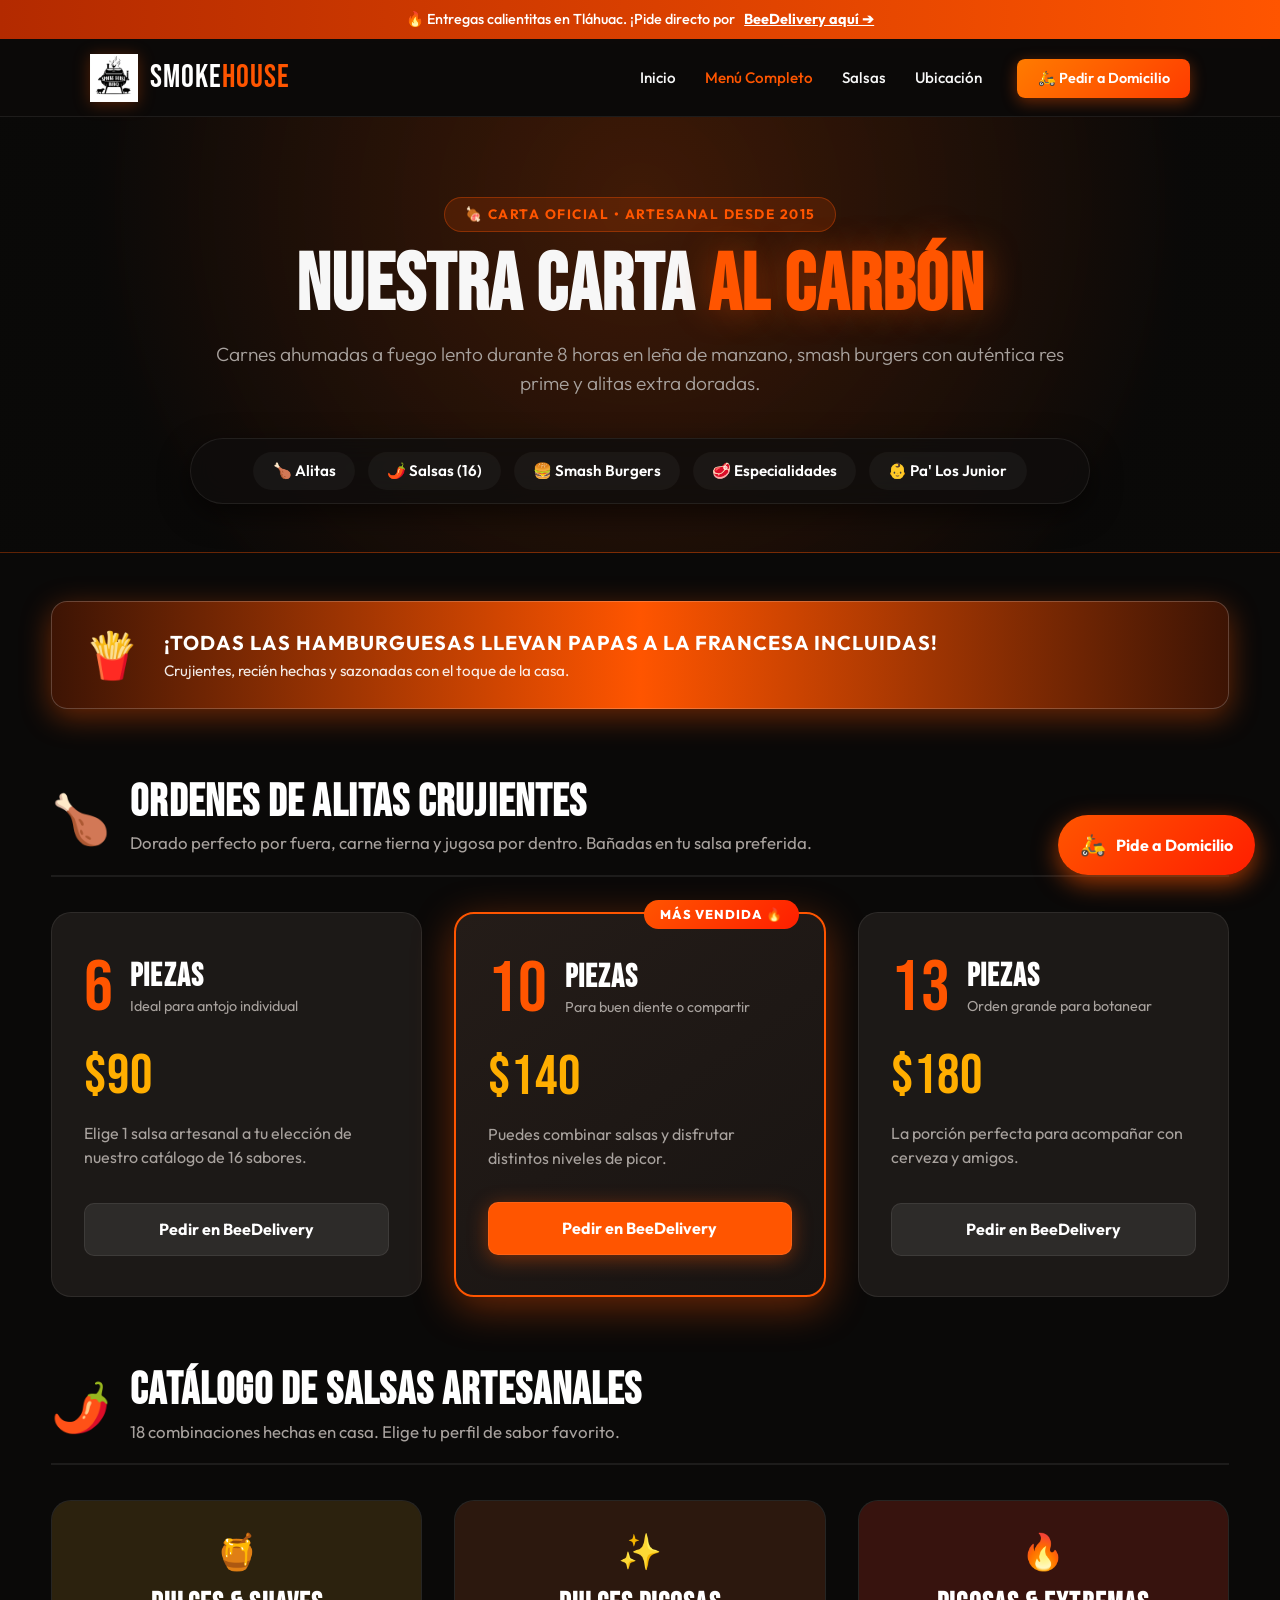
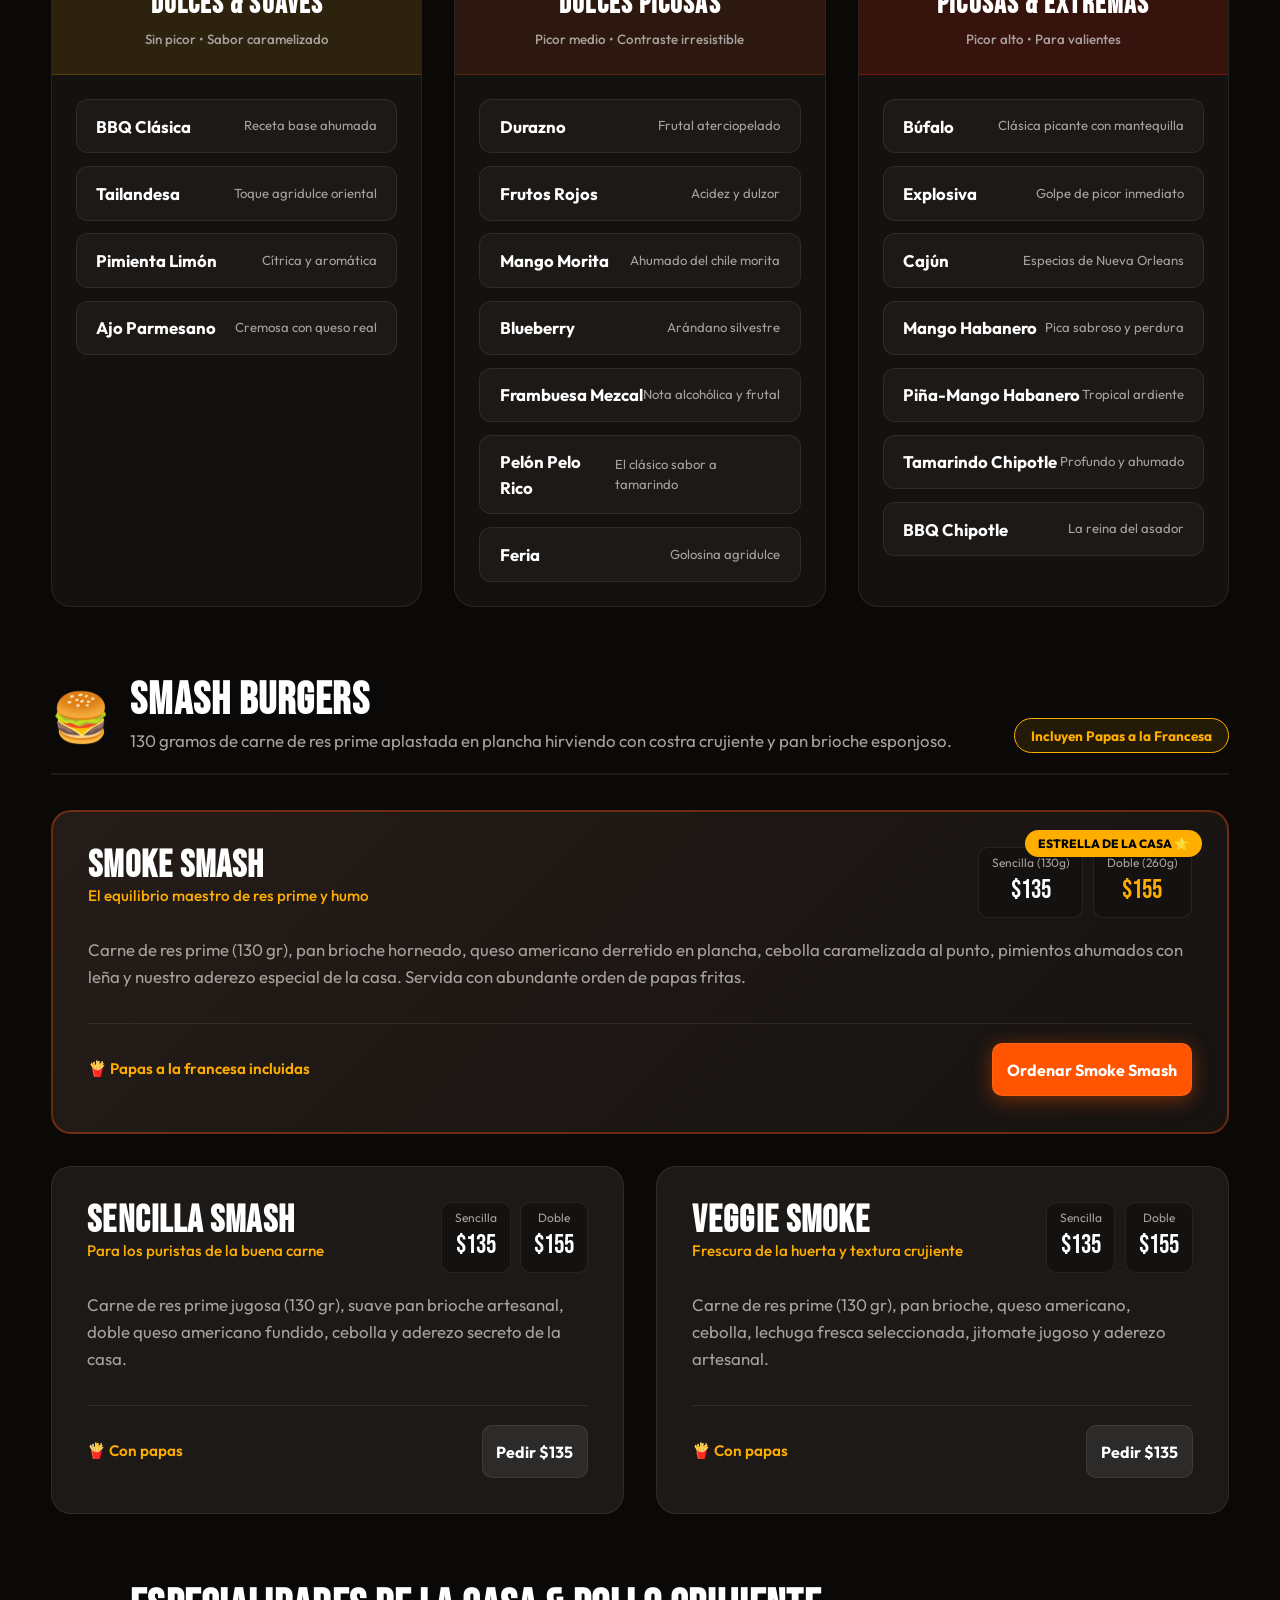
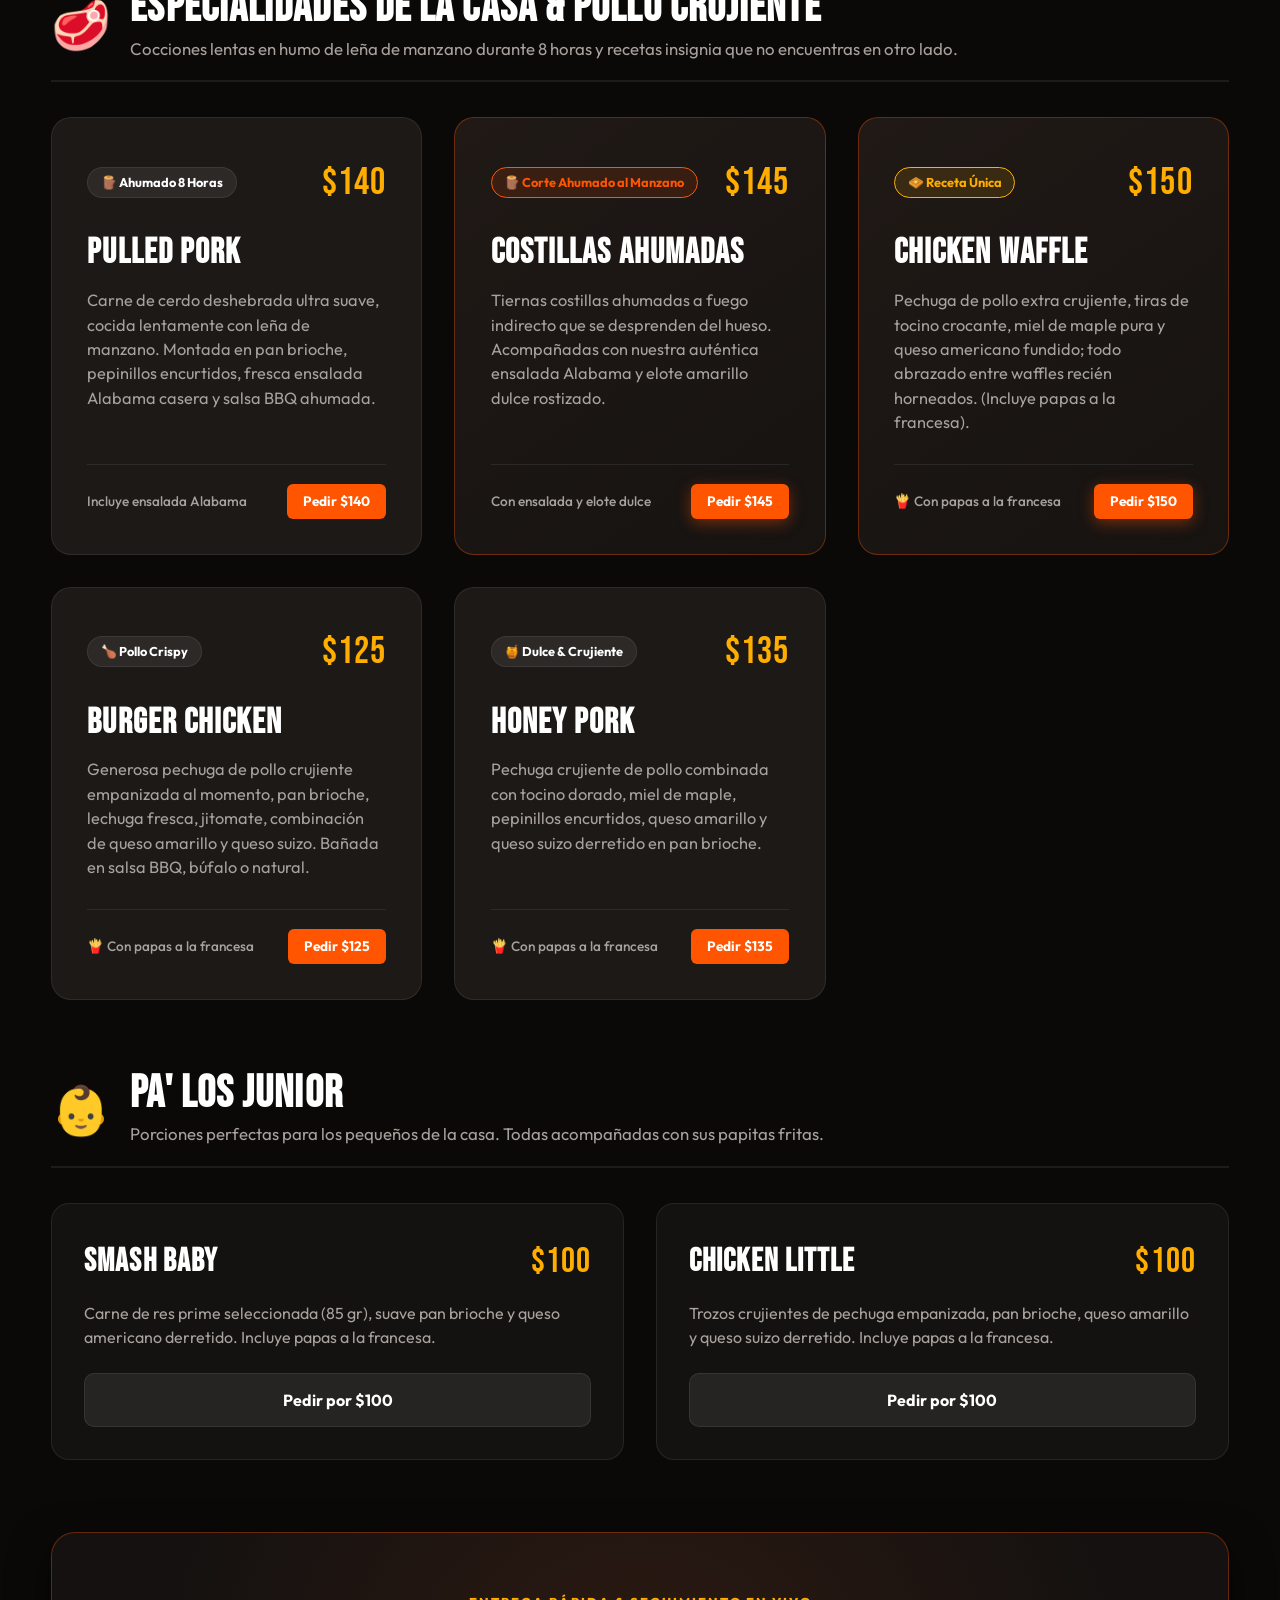
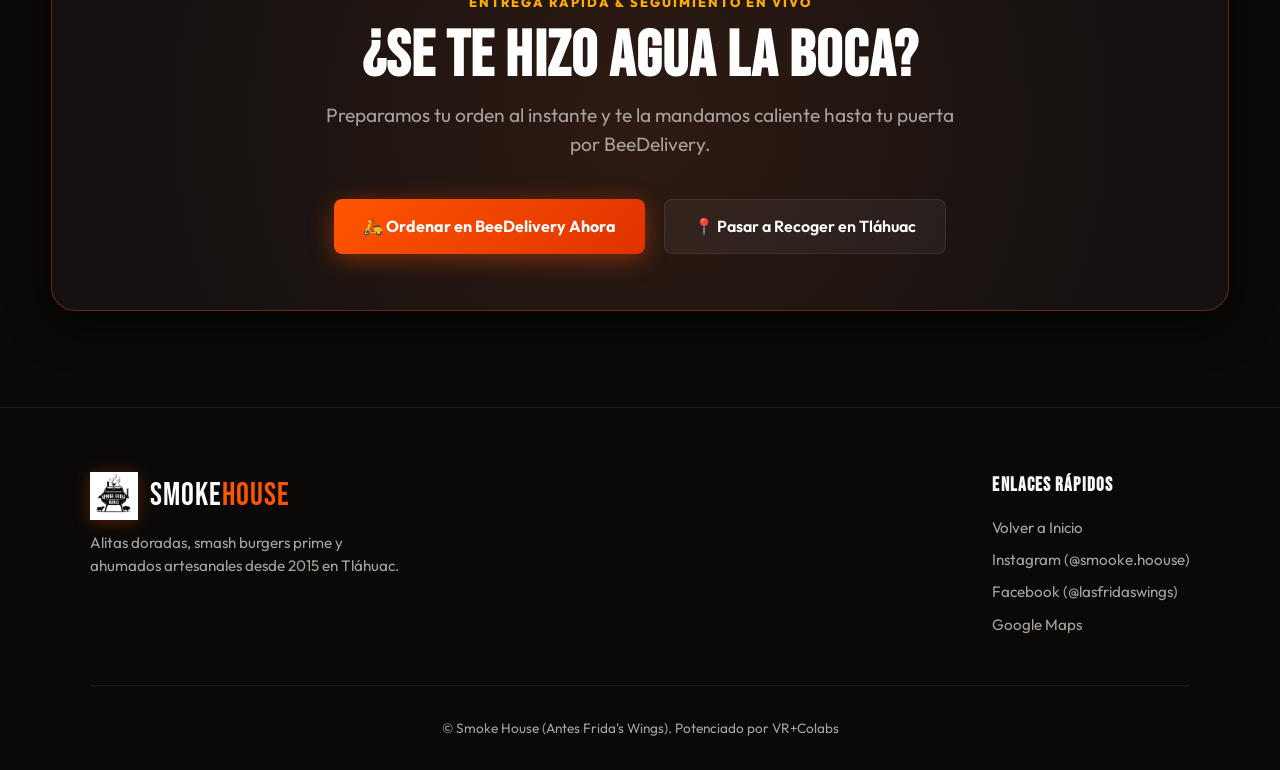
==== commit 892e1cb1: "Update menu.html" ====
--- a/menu.html
+++ b/menu.html
@@ -514,10 +514,10 @@
       </div>
     </div>
     <div class="copyright">
-      <p>© Smoke House (Antes Frida's Wings). Todos los derechos reservados.</p>
+      <p>© Smoke House (Antes Frida's Wings). Potenciado por VR+Colabs</p>
     </div>
   </footer>
 
   <script src="script.js"></script>
 </body>
-</html>+</html>
